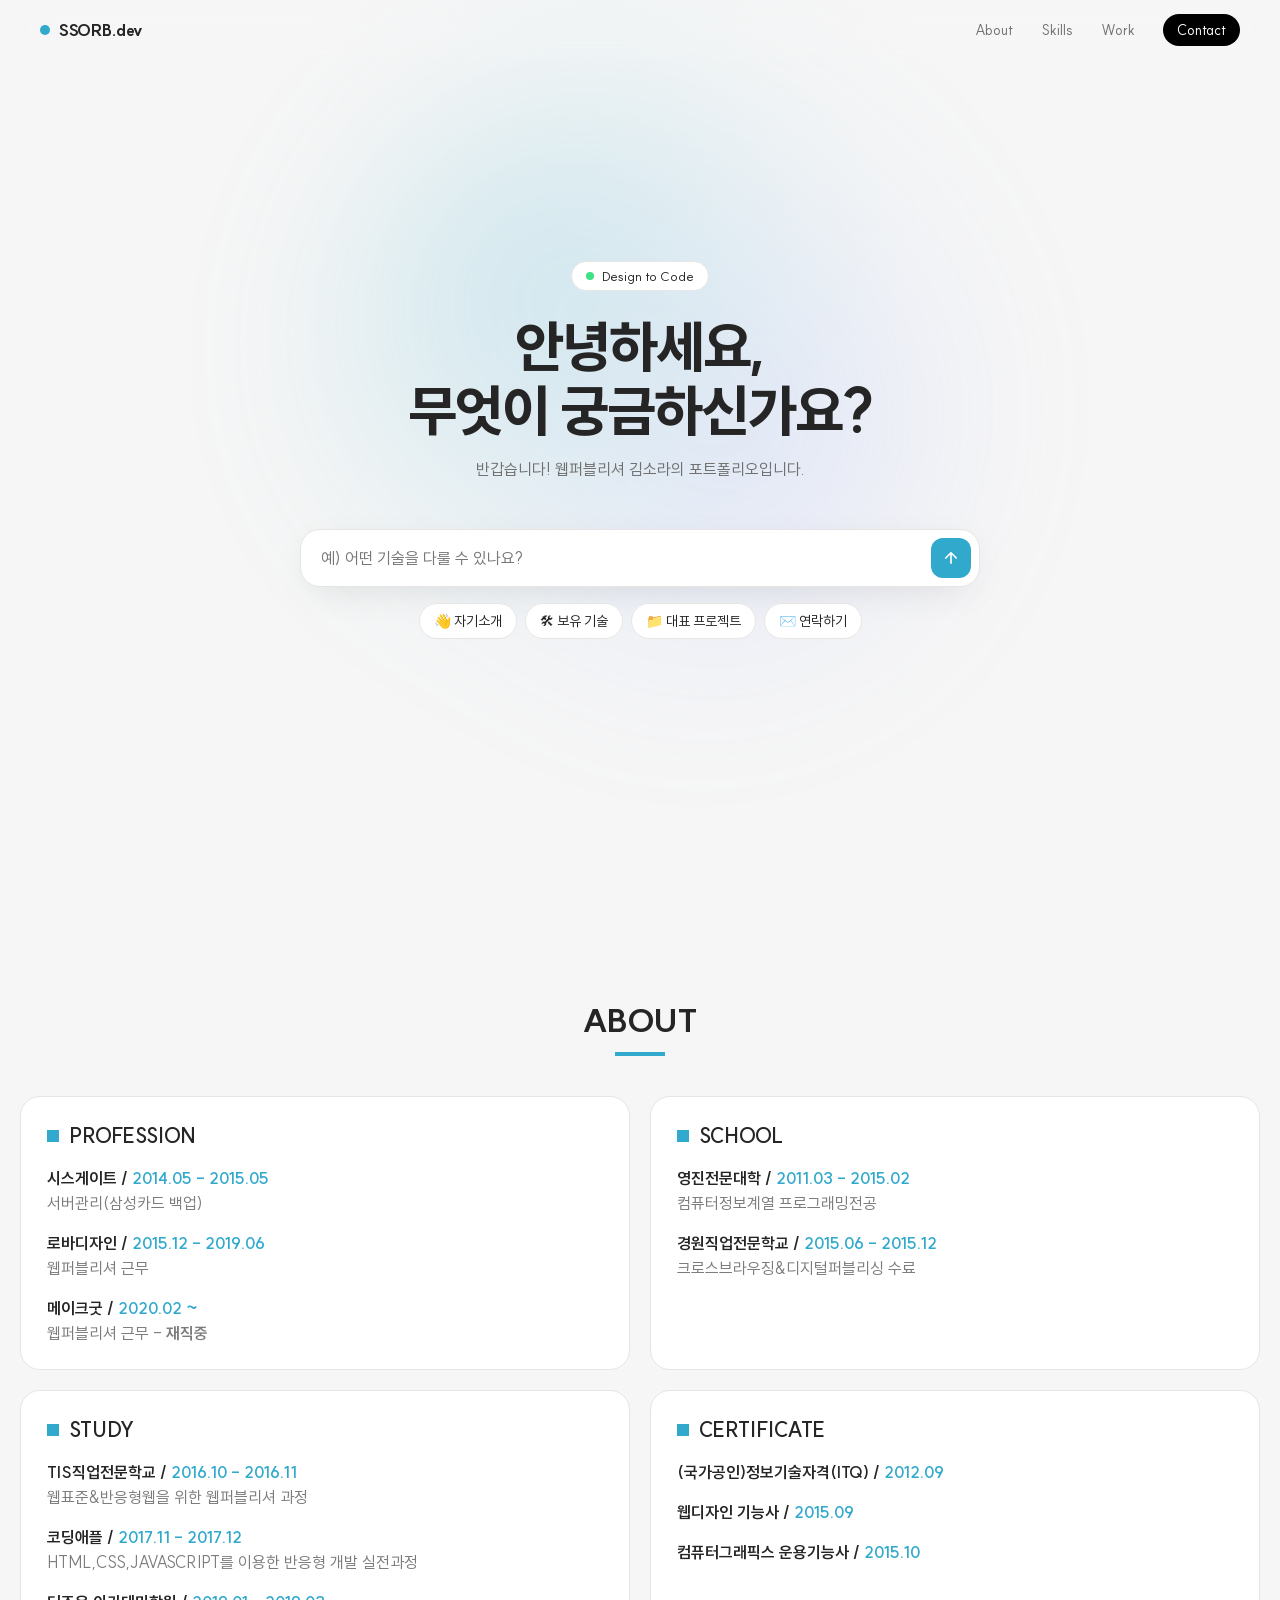
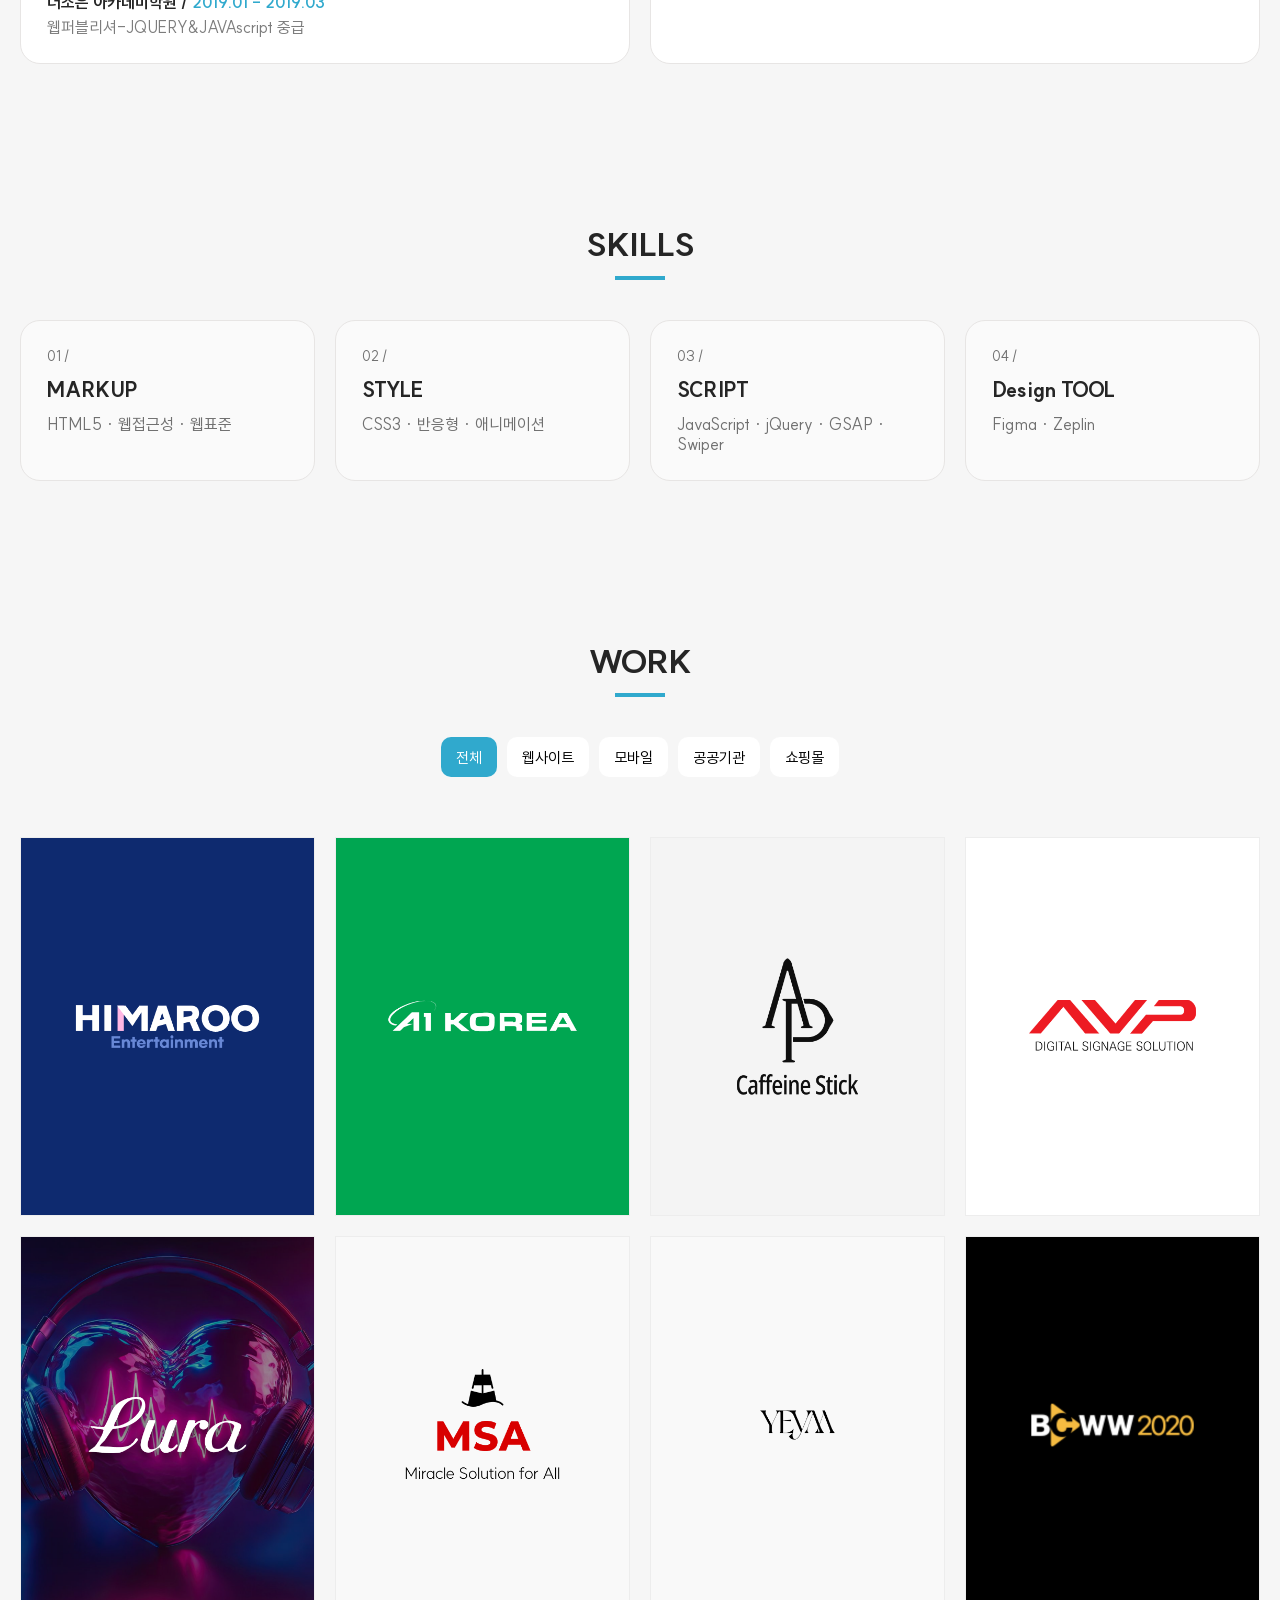
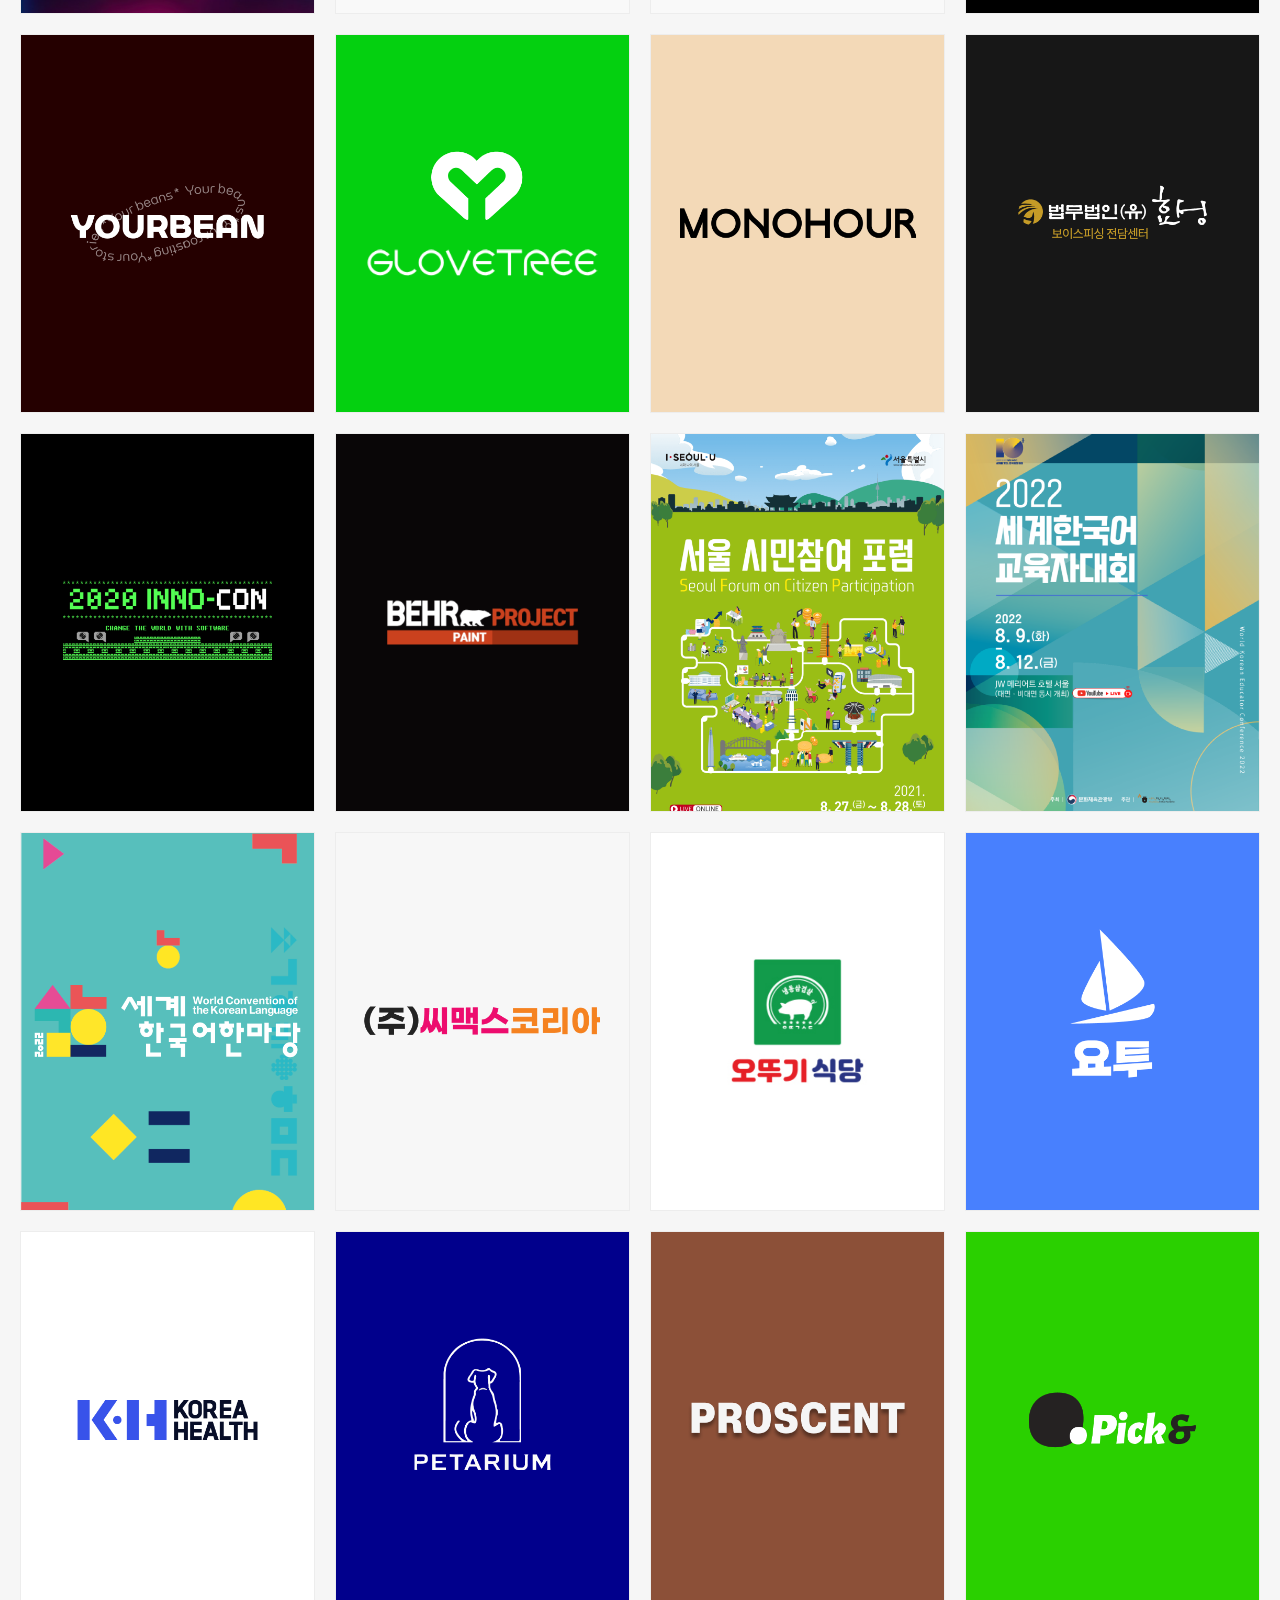
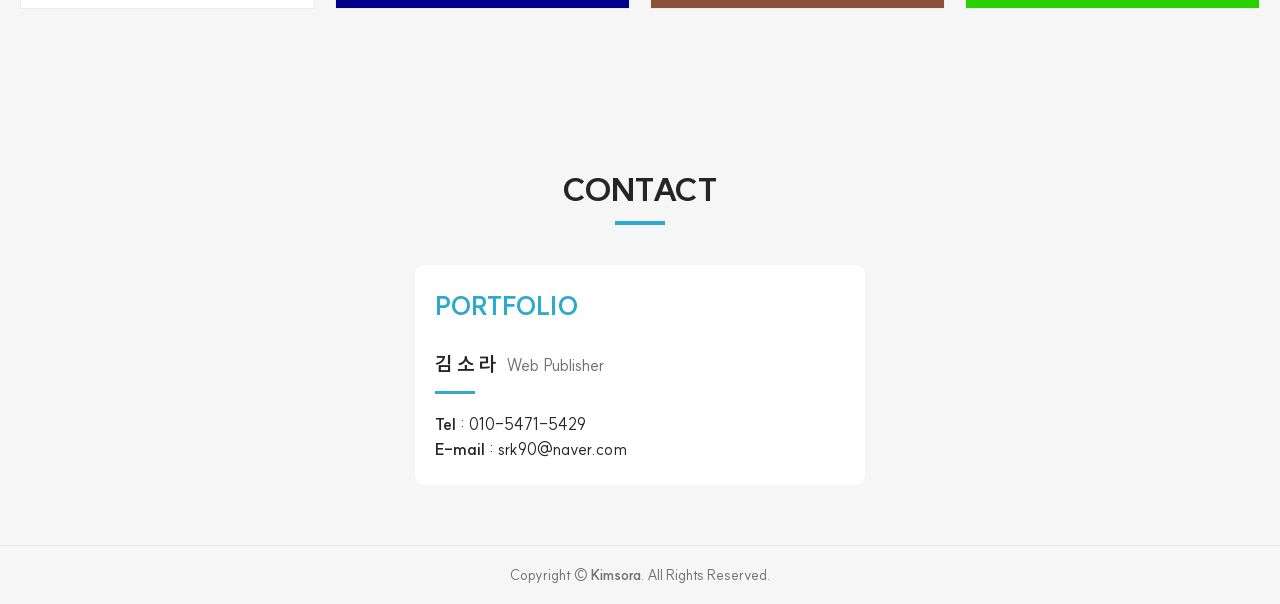
==== index.html @ b8ce7536 "new portfolio" ====
<!DOCTYPE html>
<html lang="ko">
    <head>
        <meta charset="utf-8">
        <meta http-equiv="X-UA-Compatible" content="IE=edge">
        <meta name="viewport" content="width=device-width, initial-scale=1.0, maximum-scale=1.0, minimum-scale=1.0, user-scalable=no">
        <meta property="og:type" content="website"> 
        <meta property="og:title" content="김소라의 웹퍼블리셔 포트폴리오입니다.">
        <meta property="og:image" content="common/images/share_img.png">
        <link type="text/css" rel="stylesheet" href="common/css/aos.css" />
        <link type="text/css" rel="stylesheet" href="common/css/fonts.css" />
        <link type="text/css" rel="stylesheet" href="common/css/base.css" />
        <link type="text/css" rel="stylesheet" href="common/css/layout.css" />
        <link type="text/css" rel="stylesheet" href="common/css/main.css" />

        <title>소라빵의 포트폴리오 제빵기</title>
    </head>
    
    <body>
        <header id="header" class="flex flex_js ag_c">
            <div class="logo flex ag_c"><span class="dot"></span>SSORB.dev</div>
            <nav class="flex ag_c">
              <a href="#about">About</a>
              <a href="#skills">Skills</a>
              <a href="#work">Work</a>
              <a href="#contact" class="nav-cta">Contact</a>
            </nav>
        </header>

        <main>
            <section class="visual flex flex_col ag_c flex_center">
                <div class="orb" aria-hidden="true"></div>

                <div class="inner" data-aos="fade-in">
                    <div class="hero-head taC">
                        <p class="badge"><span class="pulse"></span>Design to Code</p>
                        <h1>안녕하세요,<br /><span class="grad">무엇이 궁금하신가요?</span></h1>
                        <p class="sub">반갑습니다! 웹퍼블리셔 김소라의 포트폴리오입니다.</p>
                    </div>

                    <div class="chat flex flex_col" id="chat" aria-live="polite"></div>

                    <form class="prompt flex ag_c" id="promptForm" autocomplete="off">
                        <input id="promptInput" type="text" placeholder="예) 어떤 기술을 다룰 수 있나요?" aria-label="질문 입력" />
                        <button type="submit" aria-label="보내기">
                            <svg viewBox="0 0 24 24" width="18" height="18"><path d="M12 19V5M5 12l7-7 7 7" fill="none" stroke="currentColor" stroke-width="2.2" stroke-linecap="round" stroke-linejoin="round"/></svg>
                        </button>
                    </form>

                    <div class="chips">
                        <button data-q="자기소개 해주세요">👋 자기소개</button>
                        <button data-q="어떤 기술을 다룰 수 있나요?">🛠 보유 기술</button>
                        <button data-q="대표 프로젝트 보여주세요">📁 대표 프로젝트</button>
                        <button data-q="연락하고 싶어요">✉️ 연락하기</button>
                    </div>
                </div>
            </section>

            <section id="about" class="about">
                <div class="inner flex flex_col">
                    <div class="tit" data-aos="fade-in">about</div>

                    <div class="box flex gap20" data-aos="zoom-in">
                        <div class="box02 flex flex_col gap20">
                            <h4 class="flex ag_c gap10">Profession</h4>
                            <ul class="flex flex_col gap20">
                                <li class="flex ag_c">
                                    <strong>시스게이트 / <span class="txt_color">2014.05 - 2015.05</span></strong>
                                    <p class="w100">서버관리(삼성카드 백업)</p>
                                </li>
                                <li class="flex ag_c">
                                    <strong>로바디자인 / <span class="txt_color">2015.12 - 2019.06</span></strong>
                                    <p class="w100">웹퍼블리셔 근무</p>
                                </li>
                                <li class="flex ag_c">
                                    <strong>메이크굿 / <span class="txt_color">2020.02 ~</span></strong>
                                    <p class="w100">웹퍼블리셔 근무 - <strong>재직중</strong></p>
                                </li>
                            </ul>
                        </div>
                        <div class="box01 flex flex_col gap20">
                            <h4 class="flex ag_c gap10">School</h4>
                            <ul class="flex flex_col gap20">
                                <li class="flex ag_c">
                                    <strong>영진전문대학 / <span class="txt_color">2011.03 - 2015.02</span></strong>
                                    <p class="w100">컴퓨터정보계열 프로그래밍전공</p>
                                </li>
                                <li class="flex ag_c">
                                    <strong>경원직업전문학교 / <span class="txt_color">2015.06 - 2015.12</span></strong>
                                    <p class="w100">크로스브라우징&amp;디지털퍼블리싱 수료</p>
                                </li>
                            </ul>
                        </div>
                        <div class="box03 flex flex_col gap20">
                            <h4 class="flex ag_c gap10">Study</h4>
                            <ul class="flex flex_col gap20">
                                <li class="flex ag_c">
                                    <strong>TIS직업전문학교 / <span class="txt_color">2016.10 - 2016.11</span></strong>
                                    <p class="w100">웹표준&반응형웹을 위한 웹퍼블리셔 과정</p>
                                </li>
                                <li class="flex ag_c">
                                    <strong>코딩애플 / <span class="txt_color">2017.11 - 2017.12</span></strong>
                                    <p class="w100">HTML,CSS,JAVASCRIPT를 이용한 반응형 개발 실전과정</p>
                                </li>
                                <li class="flex ag_c">
                                    <strong>더조은 아카데미학원 / <span class="txt_color">2019.01 - 2019.03</span></strong>
                                    <p class="w100">웹퍼블리셔-JQUERY&JAVAscript 중급</p>
                                </li>
                            </ul>
                        </div>
                        <div class="box04 flex flex_col gap20">
                            <h4 class="flex ag_c gap10">Certificate</h4>
                            <ul class="flex flex_col gap20">
                                <li class="flex ag_c">
                                    <strong>(국가공인)정보기술자격(ITQ) / <span class="txt_color">2012.09</span></strong>
                                </li>
                                <li class="flex ag_c">
                                    <strong>웹디자인 기능사 / <span class="txt_color">2015.09</span></strong>
                                </li>
                                <li class="flex ag_c">
                                    <strong>컴퓨터그래픽스 운용기능사 / <span class="txt_color">2015.10</span></strong>
                                </li>
                            </ul>
                        </div>
                    </div>
                </div>
            </section>

            <section id="skills" class="skills">
                <div class="inner flex flex_col">
                    <div class="tit" data-aos="fade-in">skills</div>

                    <div class="grid" data-aos="zoom-in">
                        <div class="item flex flex_col">
                            <div class="num">01 /</div>
                            <h4>MARKUP</h4>
                            <p>HTML5 · 웹접근성 · 웹표준</p>
                        </div>
                        <div class="item flex flex_col">
                            <div class="num">02 /</div>
                            <h4>STYLE</h4>
                            <p>CSS3 · 반응형 · 애니메이션</p>
                        </div>
                        <div class="item flex flex_col">
                            <div class="num">03 /</div>
                            <h4>SCRIPT</h4>
                            <p>JavaScript · jQuery · GSAP · Swiper</p>
                        </div>
                        <div class="item flex flex_col">
                            <div class="num">04 /</div>
                            <h4>Design TOOL</h4>
                            <p>Figma · Zeplin</p>
                        </div>
                    </div>
                </div>
            </section>

            <section id="work" class="work">
                <div class="inner flex flex_col">
                    <div class="tit" data-aos="fade-in">work</div>

                    <div class="tabs flex flex_center gap10" data-aos="fade-up">
                        <button type="button" data-val="" class="active">전체</button>
                        <button type="button" data-val="web">웹사이트</button>
                        <button type="button" data-val="app">모바일</button>
                        <button type="button" data-val="public">공공기관</button>
                        <button type="button" data-val="shopping">쇼핑몰</button>
                    </div>

                    <div class="list" data-aos="fade-up">
                        <div class="item web">
                            <a href="https://himaroo.makegood.co.kr/" target="_blank">
                                <div class="thumb"><img src="common/images/portfolio/project_himaroo.png" alt="하이마루"></div>
                                <div class="text">하이마루엔터</div>
                            </a>
                        </div>
                        <div class="item web">
                            <a href="https://a1korea.makegood.co.kr/" target="_blank">
                                <div class="thumb"><img src="common/images/portfolio/project_a1korea.png" alt="A1코리아"></div>
                                <div class="text">A1코리아</div>
                            </a>
                        </div>
                        <div class="item web">
                            <a href="https://apstick.makegood.co.kr/" target="_blank">
                                <div class="thumb"><img src="common/images/portfolio/project_apstick.png" alt="AP STICK"></div>
                                <div class="text">AP STICK</div>
                            </a>
                        </div>
                        <div class="item web">
                            <a href="https://avp.makegood.co.kr/" target="_blank">
                                <div class="thumb"><img src="common/images/portfolio/project_avp.png" alt="AVP"></div>
                                <div class="text">AVP</div>
                            </a>
                        </div>
                        <div class="item app">
                            <a href="https://lura.makegood.co.kr/" target="_blank">
                                <div class="thumb"><img src="common/images/portfolio/project_lura.png" alt="LURA"></div>
                                <div class="text">LURA</div>
                            </a>
                        </div>
                        <div class="item web">
                            <a href="https://msa.makegood.co.kr/" target="_blank">
                                <div class="thumb"><img src="common/images/portfolio/project_msa.png" alt="MS-A"></div>
                                <div class="text">MS-A</div>
                            </a>
                        </div>
                        <div class="item shopping">
                            <a href="https://yeym.shop/" target="_blank">
                                <div class="thumb"><img src="common/images/portfolio/project_yeym.png" alt="YEYM"></div>
                                <div class="text">Yeym</div>
                            </a>
                        </div>
                        <div class="item public">
                            <a href="https://makegood.makegood.co.kr/bcww/templates/index.html" target="_blank">
                                <div class="thumb"><img src="common/images/portfolio/project_bcww.png" alt="BCWW2020"></div>
                                <div class="text">BCWW2020</div>
                            </a>
                        </div>
                        <div class="item web">
                            <a href="https://yourbean.makegood.co.kr/" target="_blank">
                                <div class="thumb"><img src="common/images/portfolio/project_yourbean.png" alt="YOURBEAN"></div>
                                <div class="text">YOURBEAN</div>
                            </a>
                        </div>
                        <div class="item shopping">
                            <a href="https://seshohoho.cafe24.com/" target="_blank">
                                <div class="thumb"><img src="common/images/portfolio/project_glovetree.png" alt="글러브트리"></div>
                                <div class="text">글러브트리</div>
                            </a>
                        </div>
                        <div class="item shopping">
                            <a href="https://becky156.cafe24.com/" target="_blank">
                                <div class="thumb"><img src="common/images/portfolio/project_monohour.png" alt="모노아워"></div>
                                <div class="text">모노아워</div>
                            </a>
                        </div>
                        <div class="item web">
                            <a href="https://hyosung.makegood.co.kr/" target="_blank">
                                <div class="thumb"><img src="common/images/portfolio/project_hyosung.png" alt="효성"></div>
                                <div class="text">법무법인 효성</div>
                            </a>
                        </div>
                        <div class="item public">
                            <a href="https://makegood.makegood.co.kr/innocon/templates/kr/index.html" target="_blank">
                                <div class="thumb"><img src="common/images/portfolio/project_innocon.png" alt="이노콘2020"></div>
                                <div class="text">이노콘2020</div>
                            </a>
                        </div>
                        <div class="item shopping">
                            <a href="https://behrpro.cafe24.com/" target="_blank">
                                <div class="thumb"><img src="common/images/portfolio/project_behr.png" alt="베어프로젝트"></div>
                                <div class="text">베어프로젝트</div>
                            </a>
                        </div>
                        <div class="item public">
                            <a href="https://sfcp2021.makegood.co.kr/kr/" target="_blank">
                                <div class="thumb"><img src="common/images/portfolio/project_seoul.png" alt="서울시민참여포럼2021"></div>
                                <div class="text">서울시민참여포럼2021</div>
                            </a>
                        </div>
                        <div class="item public">
                            <a href="https://sehangyo.makegood.co.kr/index.php" target="_blank">
                                <div class="thumb"><img src="common/images/portfolio/project_sehangyo.png" alt="세계한국어교육자대회2022"></div>
                                <div class="text">세계한국어교육자대회2022</div>
                            </a>
                        </div>
                        <div class="item public">
                            <a href="https://wcokl20221.makegood.co.kr/" target="_blank">
                                <div class="thumb"><img src="common/images/portfolio/project_korea.png" alt="세계한국어한마당2022"></div>
                                <div class="text">세계한국어한마당 2022</div>
                            </a>
                        </div>
                        <div class="item web">
                            <a href="https://cmax.makegood.co.kr/" target="_blank">
                                <div class="thumb"><img src="common/images/portfolio/project_cmax.png" alt="씨맥스코리아"></div>
                                <div class="text">씨맥스코리아</div>
                            </a>
                        </div>
                        <div class="item shopping">
                            <a href="https://iceoddugi.cafe24.com/" target="_blank">
                                <div class="thumb"><img src="common/images/portfolio/project_oddugi.png" alt="오뚜기식당"></div>
                                <div class="text">오뚜기식당</div>
                            </a>
                        </div>
                        <div class="item app">
                            <a href="https://yotu.makegood.co.kr/" target="_blank">
                                <div class="thumb"><img src="common/images/portfolio/project_yotu.png" alt="요투"></div>
                                <div class="text">요투</div>
                            </a>
                        </div>
                        <div class="item web">
                            <a href="https://koreahealth.makegood.co.kr/" target="_blank">
                                <div class="thumb"><img src="common/images/portfolio/project_koreahealth.png" alt="코리아헬스"></div>
                                <div class="text">코리아헬스</div>
                            </a>
                        </div>
                        <div class="item web">
                            <a href="https://petarium.makegood.co.kr/" target="_blank">
                                <div class="thumb"><img src="common/images/portfolio/project_petarium.png" alt="페타리움"></div>
                                <div class="text">페타리움</div>
                            </a>
                        </div>
                        <div class="item web">
                            <a href="https://proscent.makegood.co.kr/" target="_blank">
                                <div class="thumb"><img src="common/images/portfolio/project_proscent.png" alt="프로센트"></div>
                                <div class="text">프로센트</div>
                            </a>
                        </div>
                        <div class="item app">
                            <a href="https://pick.makegood.co.kr/" target="_blank">
                                <div class="thumb"><img src="common/images/portfolio/project_pick.png" alt="픽앤"></div>
                                <div class="text">픽앤</div>
                            </a>
                        </div>
                    </div>
                </div>
            </section>

            <section id="contact" class="contact">
                <div class="inner flex flex_col">
                    <div class="tit" data-aos="fade-in">contact</div>

                    <div class="card flex flex_col" data-aos="zoom-in">
                        <h4 class="txt_color">PORTFOLIO</h4>
                        <div class="name"><strong>김 소 라</strong><span>Web Publisher</span></div>
                        <div class="tel"><strong>Tel</strong> : 010-5471-5429</div>
                        <div class="mail"><strong>E-mail</strong> : srk90@naver.com</div>
                    </div>
                </div>
            </section>
        </main>

        <footer id="footer" class="taC">Copyright © <strong>Kimsora</strong>. All Rights Reserved.</footer>


        <script src="common/js/jquery.min.js"></script>
        <script src="common/js/aos.js"></script>
        <script src="common/js/script.js"></script>


        <script>
        document.addEventListener('DOMContentLoaded', function () {
            const tabs = document.querySelectorAll('.work .tabs button');
            const items = document.querySelectorAll('.work .item');

            function filterItems(val) {
                items.forEach(function (item) {
                    if (!val || item.classList.contains(val)) {
                        item.style.display = 'block';
                    } else {
                        item.style.display = 'none';
                    }
                });
            }

            tabs.forEach(function (tab) {
                tab.addEventListener('click', function () {
                    tabs.forEach(function (t) { t.classList.remove('active'); });
                    this.classList.add('active');
                    filterItems(this.dataset.val);
                });
            });

            // 처음 로드될 때 active 탭 기준으로 적용
            const activeTab = document.querySelector('.work .tabs button.active');
            filterItems(activeTab ? activeTab.dataset.val : '');
        });
        </script>
    </body>
</html>
---- common/css/fonts.css ----
@import url('https://fonts.googleapis.com/css2?family=Montserrat:ital,wght@0,100..900;1,100..900&display=swap');


@font-face {
    font-family: 'Arita-buri';
    src: url('../font/Arita-buri-SemiBold.woff') format('woff');
    font-weight: 400;
    font-style: normal;
}

@font-face {
    font-family: 'SUIT';
    src: url('../font/SUIT-Thin.woff2') format('woff2');
    font-weight: 100;
    font-style: normal;
}
@font-face {
    font-family: 'SUIT';
    src: url('../font/SUIT-ExtraLight.woff2') format('woff2');
    font-weight: 200;
    font-style: normal;
}
@font-face {
    font-family: 'SUIT';
    src: url('../font/SUIT-Light.woff2') format('woff2');
    font-weight: 300;
    font-style: normal;
}
@font-face {
    font-family: 'SUIT';
    src: url('../font/SUIT-Regular.woff2') format('woff2');
    font-weight: 400;
    font-style: normal;
}
@font-face {
    font-family: 'SUIT';
    src: url('../font/SUIT-Medium.woff2') format('woff2');
    font-weight: 500;
    font-style: normal;
}
@font-face {
    font-family: 'SUIT';
    src: url('../font/SUIT-SemiBold.woff2') format('woff2');
    font-weight: 600;
    font-style: normal;
}
@font-face {
    font-family: 'SUIT';
    src: url('../font/SUIT-Bold.woff2') format('woff2');
    font-weight: 700;
    font-style: normal;
}
@font-face {
    font-family: 'SUIT';
    src: url('../font/SUIT-ExtraBold.woff2') format('woff2');
    font-weight: 800;
    font-style: normal;
}
@font-face {
    font-family: 'SUIT';
    src: url('../font/SUIT-Heavy.woff2') format('woff2');
    font-weight: 900;
    font-style: normal;
}


@font-face {
    font-family: 'Pretendard';
    src: url('../font/Pretendard-Thin.woff') format('woff');
    font-weight: 100;
    font-style: normal;
}
@font-face {
    font-family: 'Pretendard';
    src: url('../font/Pretendard-ExtraLight.woff') format('woff');
    font-weight: 200;
    font-style: normal;
}
@font-face {
    font-family: 'Pretendard';
    src: url('../font/Pretendard-Light.woff') format('woff');
    font-weight: 300;
    font-style: normal;
}
@font-face {
    font-family: 'Pretendard';
    src: url('../font/Pretendard-Regular.woff') format('woff');
    font-weight: 400;
    font-style: normal;
}
@font-face {
    font-family: 'Pretendard';
    src: url('../font/Pretendard-Medium.woff') format('woff');
    font-weight: 500;
    font-style: normal;
}
@font-face {
    font-family: 'Pretendard';
    src: url('../font/Pretendard-SemiBold.woff') format('woff');
    font-weight: 600;
    font-style: normal;
}
@font-face {
    font-family: 'Pretendard';
    src: url('../font/Pretendard-Bold.woff') format('woff');
    font-weight: 700;
    font-style: normal;
}
@font-face {
    font-family: 'Pretendard';
    src: url('../font/Pretendard-ExtraBold.woff') format('woff');
    font-weight: 800;
    font-style: normal;
}
@font-face {
    font-family: 'Pretendard';
    src: url('../font/Pretendard-Black.woff') format('woff');
    font-weight: 900;
    font-style: normal;
}
---- common/css/base.css ----
@charset "utf-8";

:root {
	--white: #fff;
	--black: #000;
	--key-color: #30a9cd;
	--text: #707070;
	--stroke: #E7E5E4;
}

html, body, div, span, applet, object, iframe,
h1, h2, h3, h4, h5, h6, p, blockquote, pre,
a, abbr, acronym, address, big, cite, code,
del, dfn, em, img, ins, kbd, q, s, samp,
small, strike, strong, sub, sup, tt, var,
b, u, i, center,
dl, dt, dd, ol, ul, li,
fieldset, form, label, legend,
table, caption, tbody, tfoot, thead, tr, th, td,
article, aside, canvas, details, embed, 
figure, figcaption, footer, header, hgroup, 
menu, nav, output, ruby, section, summary,
time, mark, audio, video,
input, button {
	margin: 0;
	padding: 0;
	border: 0;
	-webkit-tap-highlight-color: transparent;
	word-break: break-word;
	box-sizing: border-box;
}

html {
  height: 100%;
  min-height: -webkit-fill-available;
  scroll-behavior: smooth;
}
ul ,ol ,li {
  list-style: none;
}
body {
	margin: 0; 
	padding: 0; 
	font-size: 16px; 
	font-family: 'SUIT',sans-serif;
	background: #f6f6f6;
	font-weight: 400;
	min-width: 300px;
	color: #252525;
	-webkit-text-size-adjust: none;
}
input,select,button {
	vertical-align: middle;
}
img {
	vertical-align: top;
-webkit-perspective: 1;
}
i, em, address {
	font-style: normal;
}
label, button {
	cursor: pointer;
}
a {
	color: #252525;
	text-decoration: none;
	cursor: pointer;
	-webkit-tap-highlight-color: transparent;
}
a:hover {
	text-decoration: none;
}

article, aside, details, figcaption, figure, 
footer, header, hgroup, menu, nav, section {
	display: block;
}

ol, ul {
	list-style: none;
}
blockquote, q {
	quotes: none;
}
blockquote:before, blockquote:after,
q:before, q:after {
	content: '';
	content: none;
}
table {
	border-collapse: collapse;
	border-spacing: 0;
}
*:focus {
	outline: none;
}
button {
	background: transparent;
	font-family: inherit;
	padding: 0;
	font-size: 15px;
	-webkit-tap-highlight-color: transparent;
}
input[type=text], 
input[type=button], 
input[type=password],
textarea, 
button {
	outline-style:none; 
	-webkit-appearance:none; 
	-webkit-border-radius:0;
	font-family: inherit;
}
input[type=text]::-webkit-input-placeholder,
input[type=button]::-webkit-input-placeholder,
input[type=password]::-webkit-input-placeholder,
textarea::-webkit-input-placeholder {
	color: #777;
	font-weight: 400;
}
input[type=text]:-moz-placeholder,
input[type=button]:-moz-placeholder,
input[type=password]:-moz-placeholder,
textarea:-moz-placeholder {
	color: #777;
	opacity: 1;
	font-weight: 400;
}
input[type=text]::-moz-placeholder,
input[type=button]::-moz-placeholder,
input[type=password]::-moz-placeholder,
textarea::-moz-placeholder {
	color: #777;
	opacity: 1;
	font-weight: 400;
}
input[type=text]:-ms-input-placeholder,
input[type=button]:-ms-input-placeholder,
input[type=password]:-ms-input-placeholder,
textarea:-ms-input-placeholder {
	color: #777;
	font-weight: 400;
}
select {
	position: relative;
	width: 100%;
	height: 36px;
	padding: 0 20px;
	font-family: inherit;
	background: rgba(0, 0, 0, 0.01) url('../images/ico-down.svg') no-repeat calc(100% - 15px) 50% / 17px;
	backdrop-filter: blur(10px);
	-webkit-backdrop-filter: blur(10px);
	font-size: inherit;
	font-weight: 400;
	color: #E1E1E1;
	border-radius: 5px;
	border: 1px solid var(--white);
	-webkit-appearance: none;
	-moz-appearance: none;
	appearance: none;
	cursor: pointer;
	box-sizing: border-box;
}
select option {
	color: #000;
}
select.active {
	color: #000;
}
select::-ms-expand {
    display: none;
}
.taL {
	text-align:left!important; 
}
.taC {
	text-align:center!important; 
}
.taR {
	text-align:right!important; 
}
.table {
	display: table;
}
.row {
	display: table-row;
}
.cell {
	display: table-cell;
}
.f0 {
	font-size: 0!important;
}
.clear:after {
	content: '';
	display: block;
	clear: both;
}
.vaT {
	vertical-align: top;
}
.vaM {
	vertical-align: middle;
}
.vaB {
	vertical-align: bottom;
}
.w100 {
	width: 100%;
}
.flex {
	display: flex;
	flex-wrap: wrap;
}
.flex_js {
	justify-content: space-between;
}
.flex_center {
	justify-content: center;
}
.flex_end {
	justify-content: end;
}
.ag_c {
	align-items: center;
}
.gap5 {
	gap: 5px;
}
.gap10 {
	gap: 10px;
}
.gap20 {
	gap: 20px;
}
.flex_col {
	flex-direction: column;
}
.flex_col > * {
	width: 100%;
}
.txt_color {
	color: var(--key-color)!important;
}
.btn_color {
	background: var(--key-color)!important;
	color: #E1E1E1!important;
}
.gray_bg {
	background: #FAFAFA;
}
.btn_line_color {
	border: 1px solid var(--key-color)!important;
	color: var(--key-color)!important;
}
.btn_line_white {
	border: 1px solid var(--white)!important;
	color: var(--white)!important;
}
.color_bg {
	border-radius: 10px;
	background: rgba(0, 0, 0, 0.30);
}
.white_bg {
	border-radius: 10px;
	background: var(--white);
}
.btn_line_gray {
	color: #777!important;
	border: 1px solid #D8D8D8!important;
	background: #F4F4F4!important;
}
.btn_white {
	background: rgba(255, 255, 255, 0.70)!important;
	color: var(--key-color)!important;
}
.btn_gray {
	color: #777!important;
	border: 1px solid #D8D8D8!important;
	background: #F4F4F4!important;
}
.btn_gray2 {
	background: #aaa!important;
	color: var(--white)!important;
}
.btn_black {
	background: var(--black)!important;
	color: var(--white)!important;
}
---- common/css/layout.css ----
@charset "utf-8";

.inner {
	padding: 0 20px;
	max-width: 1440px;
	margin: 0 auto;
}


#header {
	position: fixed;
	top: 0;
	left: 0;
	width: 100%;
	backdrop-filter: blur(20px);
	-webkit-backdrop-filter: blur(20px);
	padding: 14px 40px;
	z-index: 99;
}
#header .logo {
	font-size: 16px;
	font-weight: 800;
	letter-spacing: -0.5px;
	gap: 8px;
}
#header .logo .dot {
	width: 10px;
	height: 10px;
	border-radius: 50%;
	background: var(--key-color);
}
#header nav {
	gap: clamp(12px, 3vw, 28px); 
	font-size: 14px;
}
#header nav a {
	color: var(--text);
	transition: color .2s; 
}
#header .nav-cta {
	color: var(--white);
	background: #000;
	padding: 7px 14px;
	border-radius: 999px;
}



.tit {
	text-align: center;
    padding: 40px 0;
    font-size: 32px;
    text-transform: uppercase;
    font-weight: 800;
}
.tit:after {
	content: '';
	display: block;
	width: 50px;
	height: 4px;
	background: var(--key-color);
	margin: 12px auto 0;
}




.not_scroll {
	overflow: hidden;
}



#footer {
    padding: 20px 0;
    border-top: 1px solid #e7e7e7;
    color: var(--text);
    font-size: 14px;
}




@media (max-width: 1024px) {
	#header {
		padding: 14px 24px;
	}

	.tit {
		font-size: 28px;
		padding: 30px 0;
	}
}

@media (max-width: 768px) {
	.inner {
		padding: 0 16px;
	}

	#header {
		padding: 12px 16px;
	}
	#header nav {
		gap: 14px;
		font-size: 13px;
	}
	#header .nav-cta {
		padding: 6px 12px;
	}

	#footer {
		font-size: 13px;
	}
}

@media (max-width: 480px) {
	#header .logo {
		font-size: 14px;
		gap: 6px;
	}
	#header .logo .dot {
		width: 8px;
		height: 8px;
	}
	#header nav {
		gap: 10px;
		font-size: 12px;
	}
	#header .nav-cta {
		padding: 5px 10px;
	}

	.tit {
		font-size: 24px;
		padding: 24px 0;
	}
	.tit:after {
		width: 36px;
		height: 3px;
		margin-top: 10px;
	}

	#footer {
		font-size: 12px;
		padding: 16px;
	}
}

@media (prefers-reduced-motion: reduce) {
	*,
	*::before,
	*::after {
		animation-duration: .01ms !important;
		animation-iteration-count: 1 !important;
		transition-duration: .01ms !important;
		scroll-behavior: auto !important;
	}
}
---- common/css/main.css ----
.visual {
    position: relative;
    min-height: 100vh;
    padding: 60px 16px;
    overflow: hidden;
}
@supports (min-height: 100svh) {
    .visual {
        min-height: 100svh;
    }
}
.visual .inner {
    max-width: 720px;
}
.orb {
    position: absolute;
    width: 620px;
    height: 620px;
    top: 8%;
    left: 50%;
    transform: translateX(-50%);
    border-radius: 50%;
    z-index: -1;
    background: radial-gradient(circle at 30% 30%, var(--key-color), transparent 60%),
              radial-gradient(circle at 70% 60%, #9aa9ff, transparent 55%);
    filter: blur(90px);
    opacity: .22;
    animation: float 12s ease-in-out infinite;
}
@keyframes float {
  0%,100% { transform: translateX(-50%) scale(1); }
  50% { transform: translateX(-46%) translateY(30px) scale(1.08); }
}
.badge {
    display: inline-flex; 
    align-items: center; 
    gap: 8px; 
    font-size: 13px; 
    border: 1px solid var(--stroke); 
    background: var(--white); 
    padding: 6px 14px; 
    border-radius: 999px; 
    margin-bottom: 24px;
}
.pulse {
    width: 8px;
    height: 8px; 
    border-radius: 50%; 
    background: #3de186; 
    box-shadow: 0 0 0 0 #3de18688; 
    animation: pulse 2s infinite; 
}
@keyframes pulse { 
    70% { box-shadow: 0 0 0 8px transparent; } 
    100% { box-shadow: 0 0 0 0 transparent; }
}
.visual h1 { 
    font-size: 64px; 
    line-height: 1.15; 
    letter-spacing: -2px; 
    font-weight: 800; 
}
.sub {
    margin-top: 16px;
    color: var(--text);
}

.chat {
    width: 100%; 
    margin-top: 36px;
    gap: 14px;
    max-height: 46vh; 
    overflow-y: auto; 
    scroll-behavior: smooth;
    flex-wrap: nowrap;
}
.chat::-webkit-scrollbar {
    display: none;
}
.chat:empty { 
    display: none; 
}
.msg { 
    max-width: 88%; 
    padding: 12px 16px; 
    border-radius: 16px; 
    font-size: 15px;
    animation: rise .35s ease; 
}
.msg.user { 
    width: max-content;
    align-self: flex-end; 
    background: var(--key-color); 
    color: var(--white); 
    border-bottom-right-radius: 4px; 
}
.msg.ai { 
    align-self: flex-start; 
    display: flex; 
    gap: 10px; 
    padding: 0; 
    max-width: 100%; 
}
.msg.ai .avatar {
    flex: none; 
    width: 30px; 
    height: 30px; 
    border-radius: 50%;
    background: conic-gradient(from 180deg, var(--key-color), #9aa9ff, var(--key-color));
    display: grid; 
    place-items: center; 
    color: #fff; 
    font-size: 13px; 
    font-weight: 700;
}
.msg.ai .bubble { 
    line-height: 1.4;
    padding-top: 4px; 
    white-space: pre-line; 
}
.msg.ai .bubble a { 
    color: var(--key-color); 
    text-decoration: underline; 
    text-underline-offset: 3px; 
}
.cursor { 
    display: inline-block; 
    width: 7px; 
    height: 16px; 
    background: var(--key-color); 
    vertical-align: -2px; 
    margin-left: 2px; 
    animation: blink 1s steps(2) infinite; 
}
@keyframes blink { 50% { opacity: 0; } }
.dots span { 
    display: inline-block; 
    width: 6px; 
    height: 6px; 
    margin-right: 3px; 
    border-radius: 50%; 
    background: var(--muted); 
    animation: bounce 1s infinite; 
}
.dots span:nth-child(2) { 
    animation-delay: .15s; 
} 
.dots span:nth-child(3) { 
    animation-delay: .3s; 
}
@keyframes bounce { 
    0%,80%,100% { transform: translateY(0); opacity: .4; } 
    40% { transform: translateY(-4px); opacity: 1; } 
}
@keyframes rise { 
    from { opacity: 0; transform: translateY(8px); } 
    to { opacity: 1; transform: none; } 
}

.prompt {
    width: 100%; 
    margin-top: 50px;
    gap: 8px;
    background: var(--white); 
    border: 1px solid var(--stroke); 
    border-radius: 20px;
    padding: 8px 8px 8px 20px;
    box-shadow: 0 10px 40px -12px rgba(0,0,0,.12);
    transition: border-color .2s, box-shadow .2s;
}
.prompt:focus-within { 
    border-color: var(--key-color); 
    box-shadow: 0 10px 40px -10px color-mix(in srgb, var(--key-color) 40%, transparent); 
}
.prompt input { 
    flex: 1; 
    min-width: 0; 
    border: 0; 
    background: none; 
    font: inherit; 
    font-size: 16px; 
    color: var(--text); 
    outline: none; 
    padding: 10px 0; 
}
.prompt button { 
    width: 40px; 
    height: 40px; 
    border-radius: 12px; 
    background: var(--key-color);
    color: var(--white);
    display: grid; 
    place-items: center; 
    transition: transform .15s; 
}
.prompt button:hover { 
    transform: scale(1.06); 
}
.chips { 
    display: flex; 
    flex-wrap: wrap; 
    justify-content: center; 
    gap: 8px; 
    margin-top: 16px; 
}
.chips button {
    font-size: 14px; 
    padding: 8px 14px; 
    border-radius: 999px;
    border: 1px solid var(--stroke); 
    background: var(--white);
    color: var(--muted);
    transition: all .2s;
}
.chips button:hover { 
    color: var(--text); 
    border-color: var(--text); 
}



section {
    padding: 60px 0;
}
section[id] {
    scroll-margin-top: 70px;
}


.about .box {
    flex-wrap: wrap;
}
.about .box > div {
    position: relative;
    width: calc(50% - 10px);
    border: 1px solid var(--stroke);
    border-radius: 20px;
    padding: 30px;
    background: var(--white);
    transition: box-shadow .3s;
    box-sizing: border-box;
}
.about .box > div:hover {
    box-shadow: 2px 2px 15px rgba(0, 0, 0, 0.1);
}
.about .box > div h4 {
    position: relative;
    font-size: 20px;
    text-transform: uppercase;
}
.about .box > div h4:before {
    content: '';
    width: 12px;
    height: 12px;
    background: var(--key-color);
    animation: big 5s linear infinite;
}
@keyframes big {
    0% {
        transform: rotate(0);
    }
    100% {
        transform: rotate(360deg);
    }
}
.about .box > div ul li {
    gap: 5px 10px;
}
.about .box > div ul li p {
    color: #7c7c7c;
}



.skills .grid {
    display: grid;
    grid-template-columns: repeat(4, 1fr);
    gap: 20px;
}
.skills .grid .item {
    border: 1px solid var(--stroke);
    border-radius: 20px;
    padding: 30px;
    background: #fafafa;
    gap: 12px;
    transition: box-shadow .3s;
}
.skills .grid .item:hover {
    box-shadow: 2px 2px 15px rgba(0, 0, 0, 0.1);
}
.skills .grid .item .num {
    color: var(--text);
    font-size: 14px;
}
.skills .grid .item h4 {
    font-size: 20px;
    font-weight: 800;
}
.skills .grid .item p {
    color: var(--text);
}



.work .tabs button {
    height: 40px;
    background: var(--white);
    border-radius: 10px;
    padding: 0 15px;
    box-sizing: border-box;
}
.work .tabs button.active {
    background: var(--key-color);
    color: var(--white);
}
.work .list {
    display: grid;
    grid-template-columns: repeat(4, 1fr);
    margin-top: 60px;
    gap: 20px;
}
.work .list .item a {
    position: relative;
}
.work .list .item .thumb {
    position: relative;
    border: 1px solid #ededed;
}
.work .list .item .thumb img {
    width: 100%;
}
.work .list .item .text {
    opacity: 0;
    position: absolute;
    top: 50%;
    left: 50%;
    transform: translate(-50%, -50%);
    width: 100%;
    height: 100%;
    font-size: 20px;
    font-weight: 600;
    display: flex;
    flex-direction: column;
    justify-content: center;
    align-items: center;
    background: rgba(41, 143, 124, 0.5);
    color: var(--white);
    transition: all .3s;
}
.work .list .item .text:before {
    content: '';
    display: inline-block;
    background: var(--key-color) url("../images/ic_link.svg") no-repeat 50% 50% / 25px;
    width: 50px;
    height: 50px;
    border-radius: 50%;
    margin-bottom: 10px;
}
.work .list .item a:hover .text {
    opacity: 1;
}



.contact .card {
    width: 100%;
    max-width: 450px;
    background: var(--white);
    border-radius: 10px;
    padding: 26px 20px;
    gap: 5px;
    overflow: hidden;
    margin: 0 auto;
}
.contact .card h4 {
    font-size: 24px;
    font-weight: 800;
    margin-bottom: 25px;
}
.contact .card .name {
    font-size: 20px;
}
.contact .card .name span {
    display: inline-block;
    color: var(--text);
    font-size: 16px;
    margin-left: 10px;
}
.contact .card .name:after {
    content: '';
    display: block;
    width: 40px;
    height: 3px;
    background: var(--key-color);
    margin: 15px 0;
}




@media (max-width: 1280px) {
    .visual h1 {
        font-size: 56px;
    }
    .skills .grid .item,
    .about .box > div {
        padding: 26px;
    }
}

@media (max-width: 1024px) {
    .visual h1 {
        font-size: 48px;
        letter-spacing: -1.5px;
    }
    .orb {
        width: 480px;
        height: 480px;
    }

    section {
        padding: 50px 0;
    }

    .skills .grid {
        grid-template-columns: repeat(2, 1fr);
    }

    .work .list {
        grid-template-columns: repeat(3, 1fr);
        margin-top: 40px;
    }
    .work .list .item .text {
        font-size: 17px;
    }
}

@media (max-width: 768px) {
    .visual {
        padding: 90px 0 50px;
    }
    .visual h1 {
        font-size: 38px;
        letter-spacing: -1px;
        line-height: 1.2;
    }
    .badge {
        margin-bottom: 18px;
    }
    .sub {
        font-size: 15px;
    }
    .orb {
        width: 360px;
        height: 360px;
        filter: blur(70px);
    }
    .chat {
        max-height: 42vh;
        margin-top: 28px;
    }
    .msg {
        font-size: 14px;
    }
    .prompt {
        margin-top: 32px;
        border-radius: 16px;
        padding: 6px 6px 6px 16px;
    }
    .chips button {
        font-size: 13px;
        padding: 7px 12px;
    }

    .about .box > div {
        width: 100%;
        padding: 24px 20px;
        border-radius: 16px;
    }
    .about .box > div h4 {
        font-size: 18px;
    }
    .about .box > div ul {
        gap: 16px;
    }
    .about .box > div ul li {
        flex-wrap: wrap;
        font-size: 15px;
    }

    .skills .grid {
        gap: 12px;
    }
    .skills .grid .item {
        padding: 22px 20px;
        border-radius: 16px;
    }
    .skills .grid .item h4 {
        font-size: 18px;
    }
    .skills .grid .item p {
        font-size: 14px;
    }

    .work .tabs {
        flex-wrap: wrap;
        gap: 8px;
    }
    .work .tabs button {
        height: 36px;
        padding: 0 12px;
        font-size: 14px;
    }
    .work .list {
        grid-template-columns: repeat(2, 1fr);
        gap: 12px;
        margin-top: 30px;
    }

    .contact .card h4 {
        font-size: 20px;
        margin-bottom: 18px;
    }
    .contact .card .name {
        font-size: 18px;
    }
}

@media (max-width: 480px) {
    .visual h1 {
        font-size: 30px;
    }
    .sub {
        font-size: 14px;
    }
    .badge {
        font-size: 12px;
        padding: 5px 12px;
    }
    .orb {
        width: 280px;
        height: 280px;
    }
    .msg {
        max-width: 92%;
    }
    .msg.ai .avatar {
        width: 26px;
        height: 26px;
        font-size: 12px;
    }

    section {
        padding: 40px 0;
    }

    .about .box > div ul li {
        font-size: 14px;
    }
    .about .box > div ul li p {
        font-size: 13px;
    }

    .skills .grid {
        grid-template-columns: 1fr;
    }

    .work .tabs button {
        height: 34px;
        padding: 0 10px;
        font-size: 13px;
        border-radius: 8px;
    }
    .work .list {
        gap: 10px;
    }

    .contact .card {
        padding: 22px 18px;
    }
    .contact .card .name {
        font-size: 17px;
    }
    .contact .card .name span {
        font-size: 14px;
    }
    .contact .card .tel,
    .contact .card .mail {
        font-size: 14px;
        word-break: break-all;
    }
}

@media (hover: none) {
    .work .list .item .text {
        position: static;
        transform: none;
        opacity: 1;
        height: auto;
        padding: 10px 4px 0;
        background: none;
        color: var(--text);
        font-size: 14px;
        text-align: center;
    }
    .work .list .item .text:before {
        display: none;
    }
    .about .box > div:hover,
    .skills .grid .item:hover {
        box-shadow: none;
    }
}
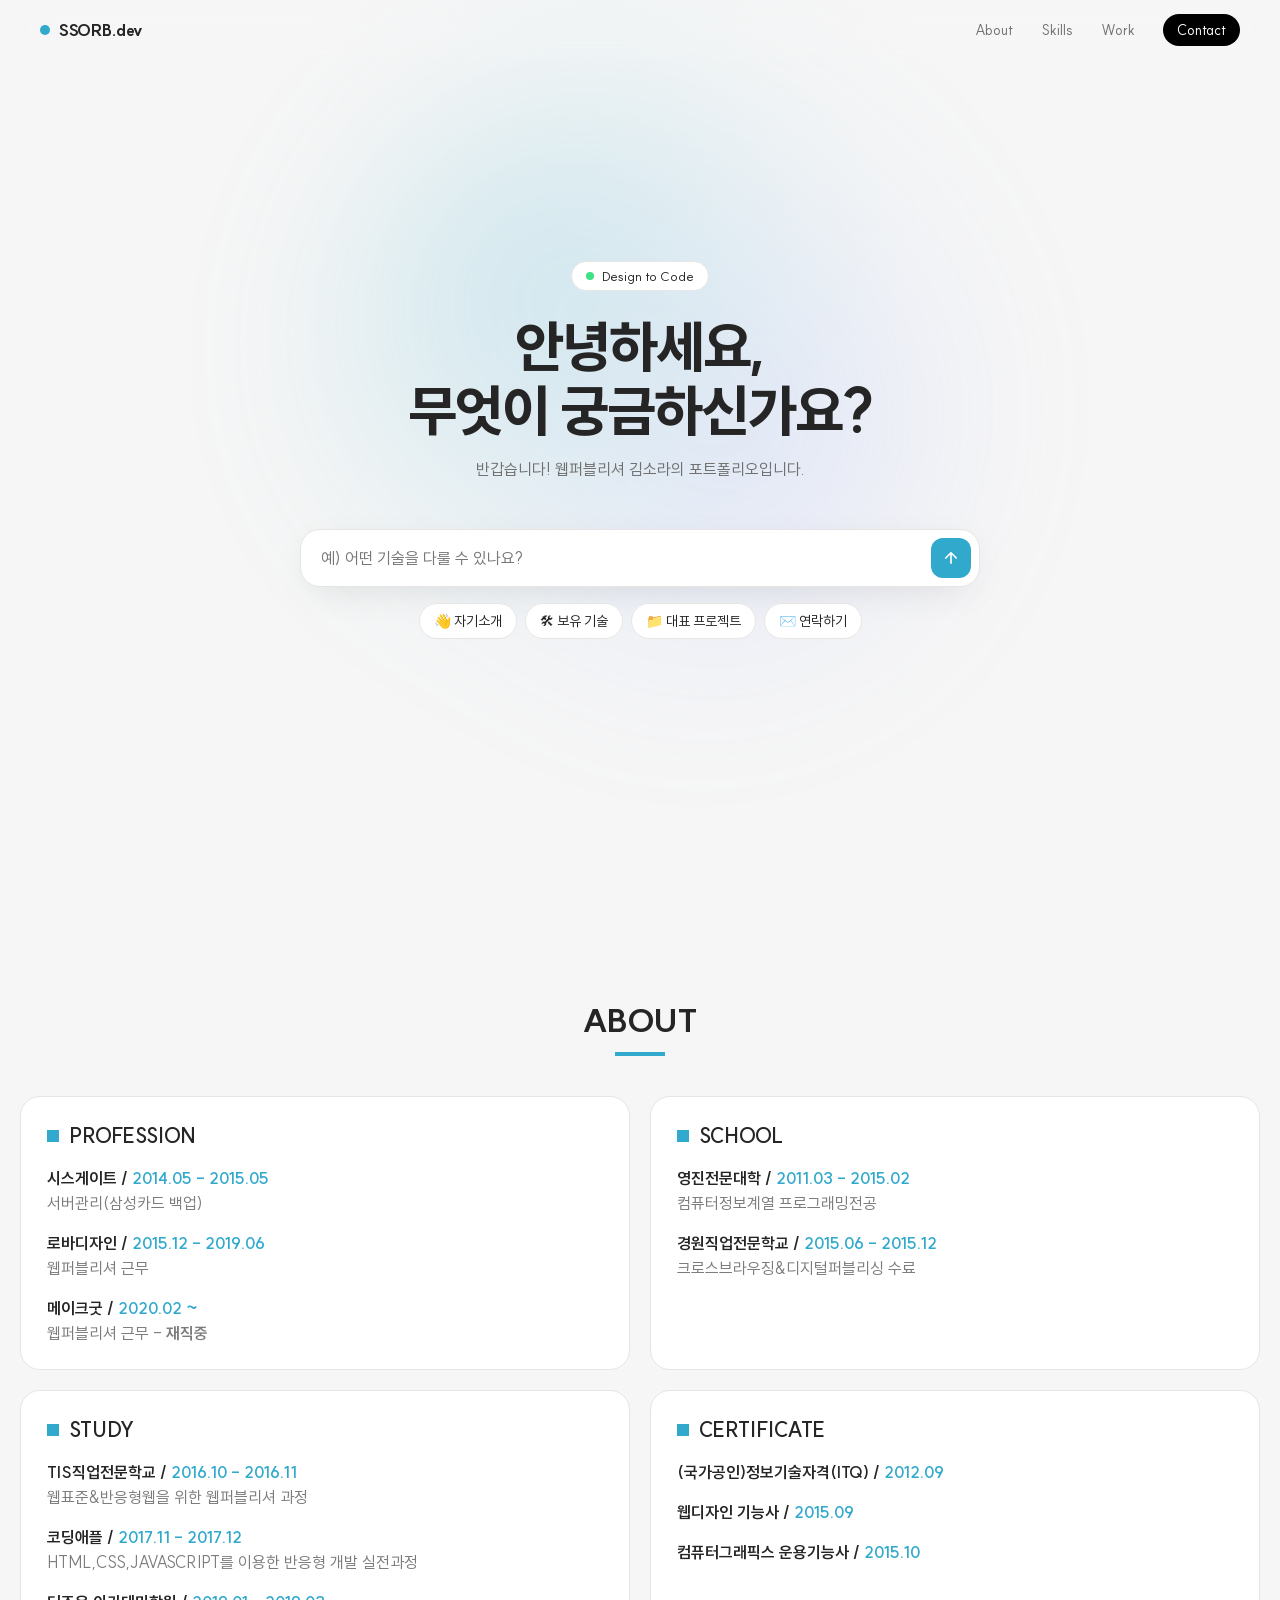
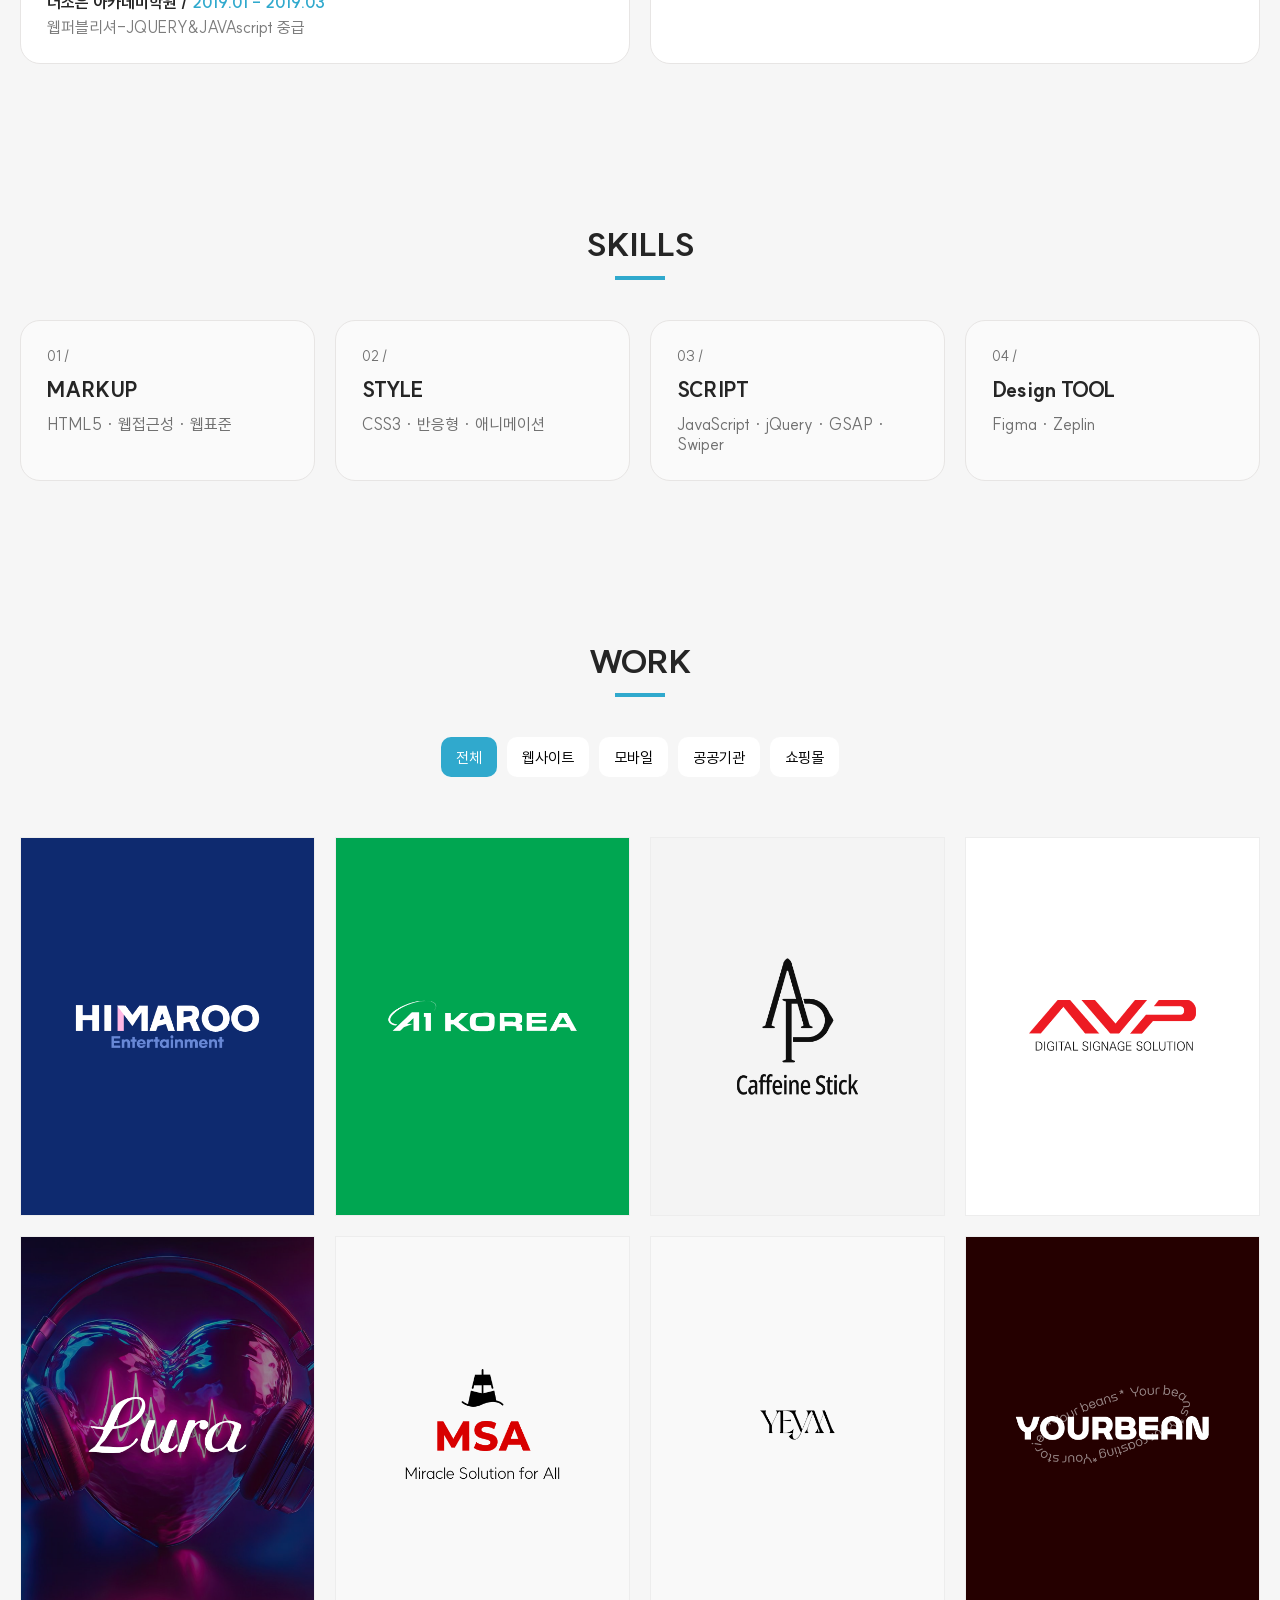
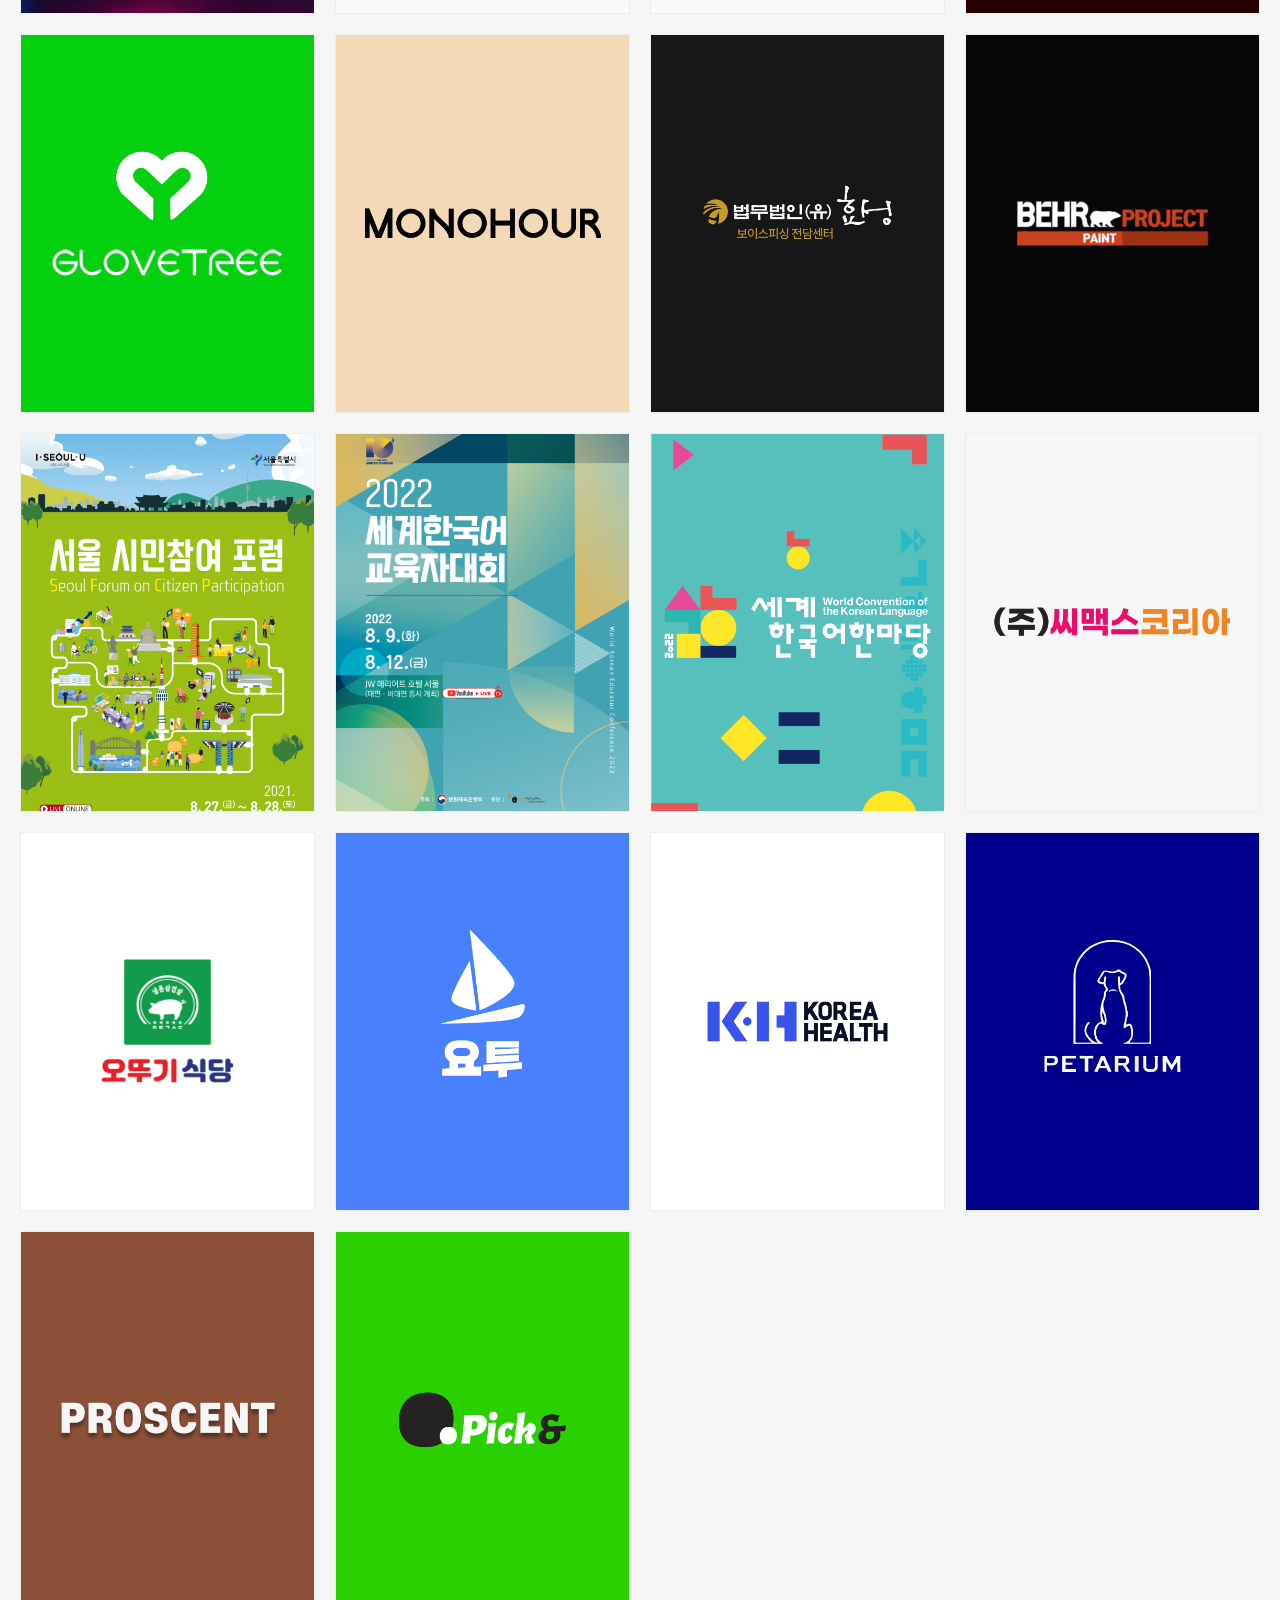
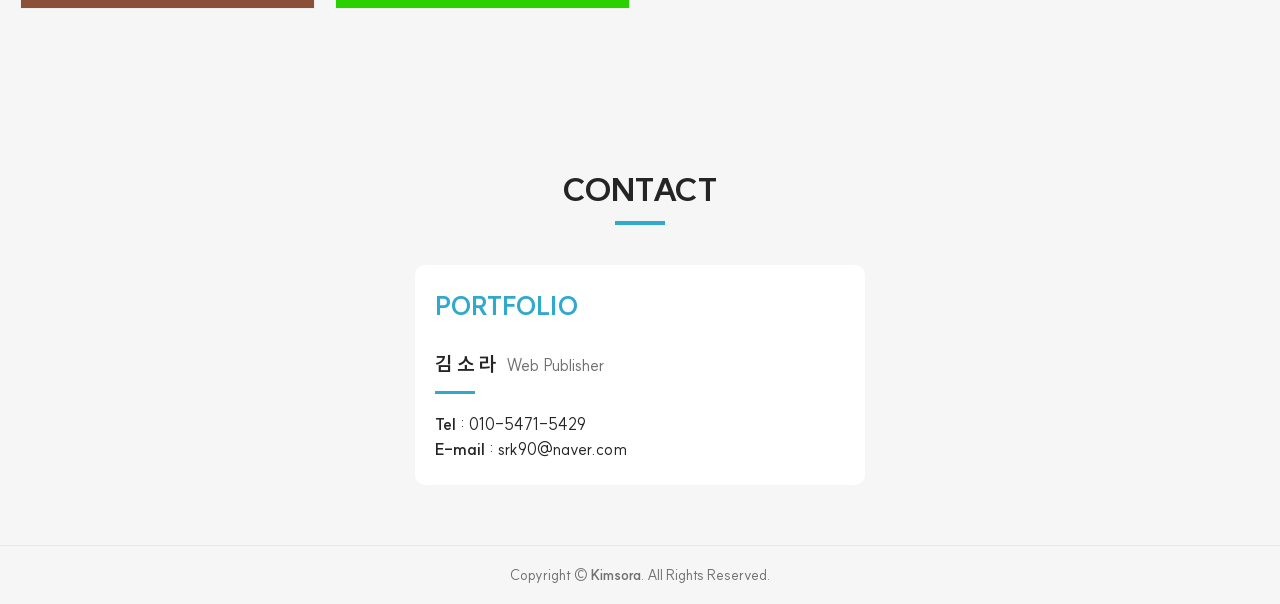
==== commit 30875e2f: "프로젝트 수정" ====
--- a/index.html
+++ b/index.html
@@ -210,12 +210,6 @@
                                 <div class="text">Yeym</div>
                             </a>
                         </div>
-                        <div class="item public">
-                            <a href="https://makegood.makegood.co.kr/bcww/templates/index.html" target="_blank">
-                                <div class="thumb"><img src="common/images/portfolio/project_bcww.png" alt="BCWW2020"></div>
-                                <div class="text">BCWW2020</div>
-                            </a>
-                        </div>
                         <div class="item web">
                             <a href="https://yourbean.makegood.co.kr/" target="_blank">
                                 <div class="thumb"><img src="common/images/portfolio/project_yourbean.png" alt="YOURBEAN"></div>
@@ -238,12 +232,6 @@
                             <a href="https://hyosung.makegood.co.kr/" target="_blank">
                                 <div class="thumb"><img src="common/images/portfolio/project_hyosung.png" alt="효성"></div>
                                 <div class="text">법무법인 효성</div>
-                            </a>
-                        </div>
-                        <div class="item public">
-                            <a href="https://makegood.makegood.co.kr/innocon/templates/kr/index.html" target="_blank">
-                                <div class="thumb"><img src="common/images/portfolio/project_innocon.png" alt="이노콘2020"></div>
-                                <div class="text">이노콘2020</div>
                             </a>
                         </div>
                         <div class="item shopping">
